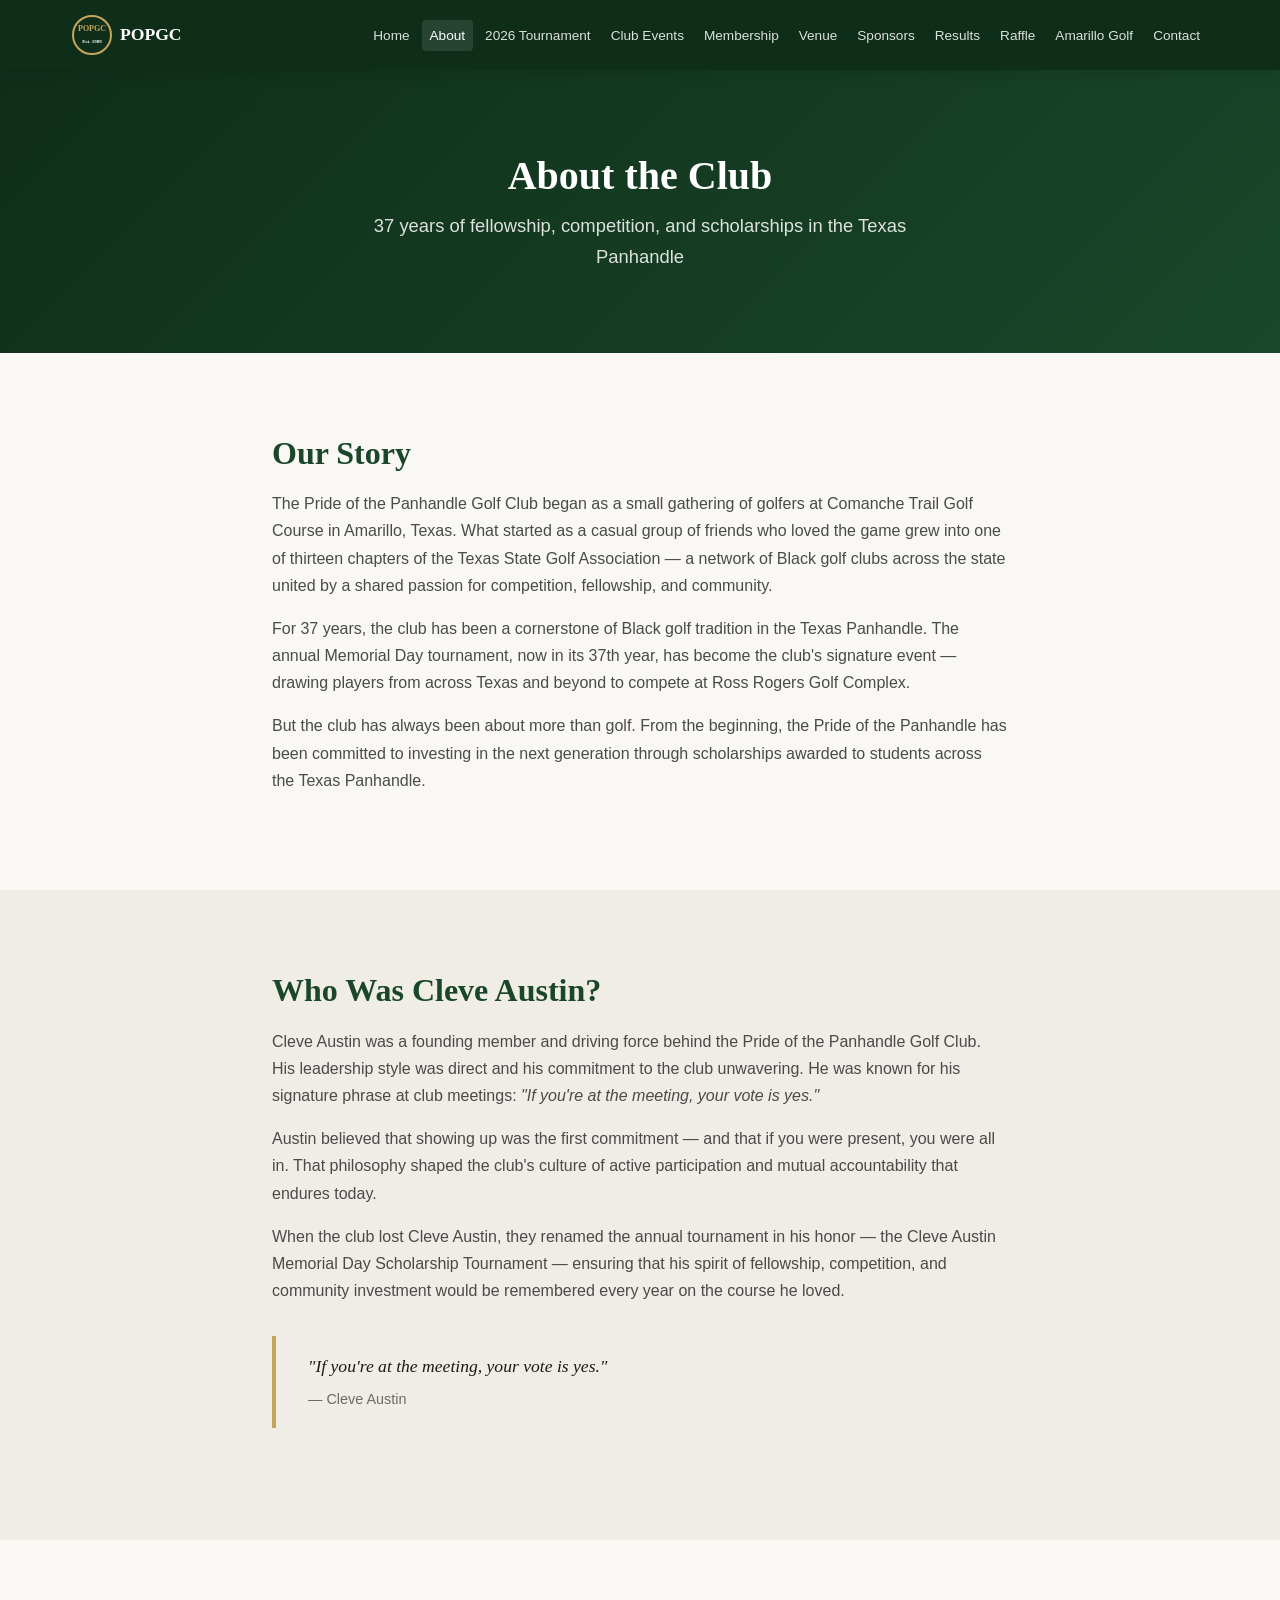
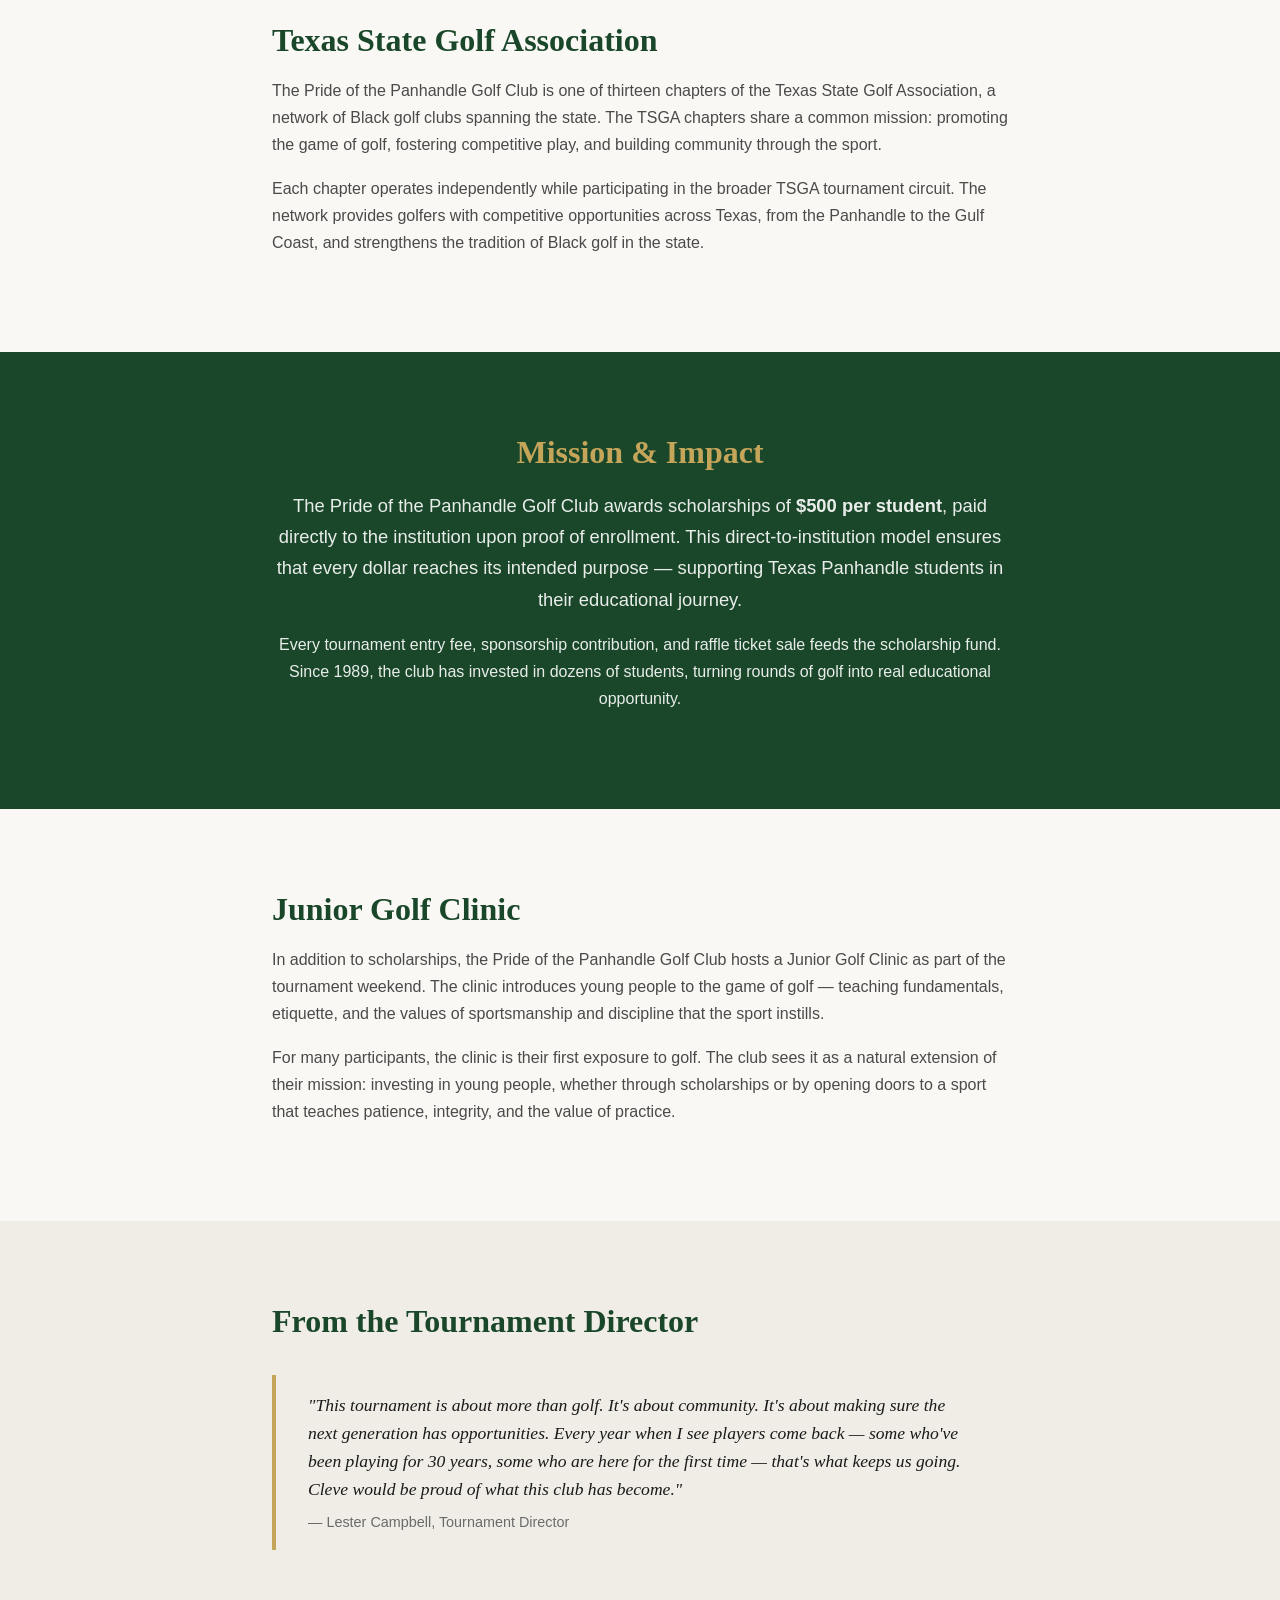
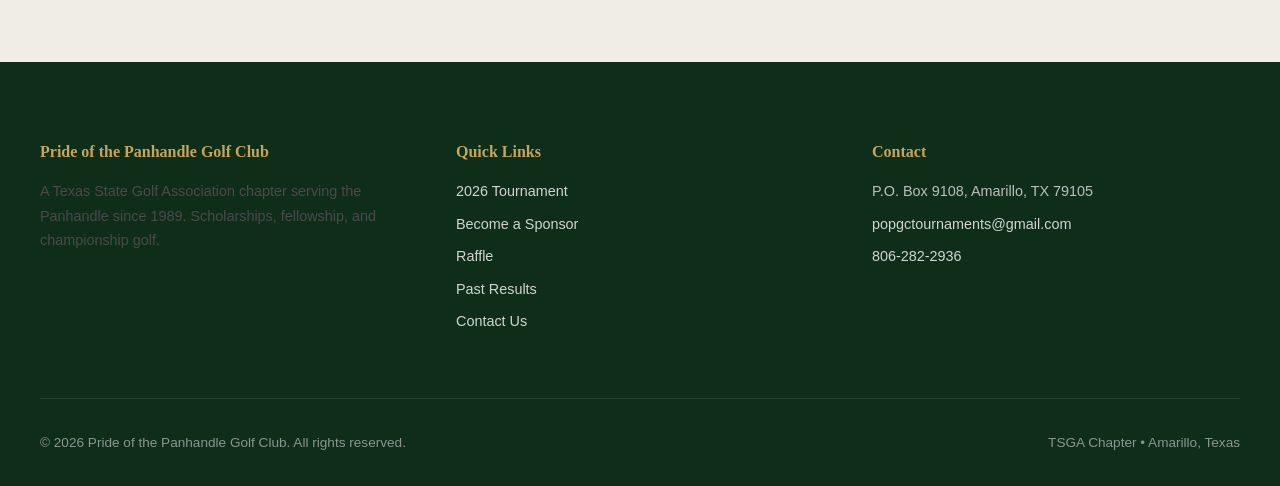
==== pages/about.html @ 59dd3a27 "Build POPGC.org static site — 11 pages for Pride of the Panhandle Golf Club Complete static HTML/CSS" ====
<!DOCTYPE html>
<html lang="en">
<head>
  <meta charset="UTF-8">
  <meta name="viewport" content="width=device-width, initial-scale=1.0">
  <title>About — Pride of the Panhandle Golf Club</title>
  <meta name="description" content="The story of the Pride of the Panhandle Golf Club — from a small gathering at Comanche Trail to 37 years of scholarships, fellowship, and championship golf in the Texas Panhandle.">
  <link rel="stylesheet" href="../css/styles.css">
</head>
<body>

  <!-- Navigation -->
  <nav class="nav" role="navigation" aria-label="Main navigation">
    <div class="nav__inner">
      <a href="../index.html" class="nav__brand">
        <svg class="nav__logo" viewBox="0 0 40 40" fill="none" xmlns="http://www.w3.org/2000/svg">
          <circle cx="20" cy="20" r="19" stroke="#c5a55a" stroke-width="2"/>
          <text x="20" y="16" text-anchor="middle" fill="#c5a55a" font-family="Georgia" font-size="8" font-weight="bold">POPGC</text>
          <text x="20" y="28" text-anchor="middle" fill="#fff" font-family="Georgia" font-size="5">Est. 1989</text>
        </svg>
        POPGC
      </a>
      <button class="nav__toggle" aria-label="Toggle navigation" aria-expanded="false">&#9776;</button>
      <ul class="nav__links">
        <li><a href="../index.html">Home</a></li>
        <li><a href="about.html">About</a></li>
        <li><a href="tournament.html">2026 Tournament</a></li>
        <li><a href="events.html">Club Events</a></li>
        <li><a href="membership.html">Membership</a></li>
        <li><a href="venue.html">Venue</a></li>
        <li><a href="sponsors.html">Sponsors</a></li>
        <li><a href="results.html">Results</a></li>
        <li><a href="raffle.html">Raffle</a></li>
        <li><a href="amarillo-golf.html">Amarillo Golf</a></li>
        <li><a href="contact.html">Contact</a></li>
      </ul>
    </div>
  </nav>

  <!-- Page Header -->
  <section class="page-header">
    <h1>About the Club</h1>
    <p>37 years of fellowship, competition, and scholarships in the Texas Panhandle</p>
  </section>

  <!-- Our Story -->
  <section class="section">
    <div class="container container--narrow">
      <h2>Our Story</h2>
      <p>
        The Pride of the Panhandle Golf Club began as a small gathering of golfers at Comanche Trail Golf Course in Amarillo, Texas. What started as a casual group of friends who loved the game grew into one of thirteen chapters of the Texas State Golf Association — a network of Black golf clubs across the state united by a shared passion for competition, fellowship, and community.
      </p>
      <p>
        For 37 years, the club has been a cornerstone of Black golf tradition in the Texas Panhandle. The annual Memorial Day tournament, now in its 37th year, has become the club's signature event — drawing players from across Texas and beyond to compete at Ross Rogers Golf Complex.
      </p>
      <p>
        But the club has always been about more than golf. From the beginning, the Pride of the Panhandle has been committed to investing in the next generation through scholarships awarded to students across the Texas Panhandle.
      </p>
    </div>
  </section>

  <!-- Cleve Austin -->
  <section class="section section--alt">
    <div class="container container--narrow">
      <h2>Who Was Cleve Austin?</h2>
      <p>
        Cleve Austin was a founding member and driving force behind the Pride of the Panhandle Golf Club. His leadership style was direct and his commitment to the club unwavering. He was known for his signature phrase at club meetings: <em>"If you're at the meeting, your vote is yes."</em>
      </p>
      <p>
        Austin believed that showing up was the first commitment — and that if you were present, you were all in. That philosophy shaped the club's culture of active participation and mutual accountability that endures today.
      </p>
      <p>
        When the club lost Cleve Austin, they renamed the annual tournament in his honor — the Cleve Austin Memorial Day Scholarship Tournament — ensuring that his spirit of fellowship, competition, and community investment would be remembered every year on the course he loved.
      </p>
      <blockquote>
        "If you're at the meeting, your vote is yes."
        <cite>— Cleve Austin</cite>
      </blockquote>
    </div>
  </section>

  <!-- TSGA Chapter -->
  <section class="section">
    <div class="container container--narrow">
      <h2>Texas State Golf Association</h2>
      <p>
        The Pride of the Panhandle Golf Club is one of thirteen chapters of the Texas State Golf Association, a network of Black golf clubs spanning the state. The TSGA chapters share a common mission: promoting the game of golf, fostering competitive play, and building community through the sport.
      </p>
      <p>
        Each chapter operates independently while participating in the broader TSGA tournament circuit. The network provides golfers with competitive opportunities across Texas, from the Panhandle to the Gulf Coast, and strengthens the tradition of Black golf in the state.
      </p>
    </div>
  </section>

  <!-- Mission & Scholarships -->
  <section class="section section--primary">
    <div class="container container--narrow text-center">
      <h2>Mission &amp; Impact</h2>
      <p style="font-size:1.15rem;">
        The Pride of the Panhandle Golf Club awards scholarships of <strong>$500 per student</strong>, paid directly to the institution upon proof of enrollment. This direct-to-institution model ensures that every dollar reaches its intended purpose — supporting Texas Panhandle students in their educational journey.
      </p>
      <p>
        Every tournament entry fee, sponsorship contribution, and raffle ticket sale feeds the scholarship fund. Since 1989, the club has invested in dozens of students, turning rounds of golf into real educational opportunity.
      </p>
    </div>
  </section>

  <!-- Junior Golf Clinic -->
  <section class="section">
    <div class="container container--narrow">
      <h2>Junior Golf Clinic</h2>
      <p>
        In addition to scholarships, the Pride of the Panhandle Golf Club hosts a Junior Golf Clinic as part of the tournament weekend. The clinic introduces young people to the game of golf — teaching fundamentals, etiquette, and the values of sportsmanship and discipline that the sport instills.
      </p>
      <p>
        For many participants, the clinic is their first exposure to golf. The club sees it as a natural extension of their mission: investing in young people, whether through scholarships or by opening doors to a sport that teaches patience, integrity, and the value of practice.
      </p>
    </div>
  </section>

  <!-- Director's Message -->
  <section class="section section--alt">
    <div class="container container--narrow">
      <h2>From the Tournament Director</h2>
      <blockquote>
        "This tournament is about more than golf. It's about community. It's about making sure the next generation has opportunities. Every year when I see players come back — some who've been playing for 30 years, some who are here for the first time — that's what keeps us going. Cleve would be proud of what this club has become."
        <cite>— Lester Campbell, Tournament Director</cite>
      </blockquote>
    </div>
  </section>

  <!-- Footer -->
  <footer class="footer">
    <div class="footer__grid">
      <div>
        <h4>Pride of the Panhandle Golf Club</h4>
        <p style="font-size:0.9rem;">A Texas State Golf Association chapter serving the Panhandle since 1989. Scholarships, fellowship, and championship golf.</p>
      </div>
      <div>
        <h4>Quick Links</h4>
        <ul>
          <li><a href="tournament.html">2026 Tournament</a></li>
          <li><a href="sponsors.html">Become a Sponsor</a></li>
          <li><a href="raffle.html">Raffle</a></li>
          <li><a href="results.html">Past Results</a></li>
          <li><a href="contact.html">Contact Us</a></li>
        </ul>
      </div>
      <div>
        <h4>Contact</h4>
        <ul>
          <li>P.O. Box 9108, Amarillo, TX 79105</li>
          <li><a href="mailto:popgctournaments@gmail.com">popgctournaments@gmail.com</a></li>
          <li><a href="tel:8062822936">806-282-2936</a></li>
        </ul>
      </div>
    </div>
    <div class="footer__bottom">
      <span>&copy; 2026 Pride of the Panhandle Golf Club. All rights reserved.</span>
      <span>TSGA Chapter &bull; Amarillo, Texas</span>
    </div>
  </footer>

  <script src="../js/main.js"></script>
</body>
</html>
---- css/styles.css ----
/* ============================================
   POPGC.org — Pride of the Panhandle Golf Club
   Global Stylesheet
   ============================================ */

/* --- CSS Custom Properties --- */
:root {
  --color-primary: #1a472a;
  --color-primary-light: #245a36;
  --color-primary-dark: #0f2e1a;
  --color-accent: #c5a55a;
  --color-accent-light: #d4ba7a;
  --color-accent-dark: #a88b3d;
  --color-surface: #faf8f4;
  --color-surface-alt: #f0ede6;
  --color-text: #1a1a1a;
  --color-text-light: #4a4a4a;
  --color-text-muted: #6b6b6b;
  --color-white: #ffffff;
  --color-border: #e0ddd6;
  --color-success: #2e7d32;
  --color-error: #c62828;

  --font-heading: Georgia, 'Times New Roman', serif;
  --font-body: -apple-system, BlinkMacSystemFont, 'Segoe UI', Roboto, 'Helvetica Neue', Arial, sans-serif;

  --container-max: 1200px;
  --container-narrow: 800px;
  --spacing-xs: 0.25rem;
  --spacing-sm: 0.5rem;
  --spacing-md: 1rem;
  --spacing-lg: 2rem;
  --spacing-xl: 3rem;
  --spacing-2xl: 5rem;

  --radius-sm: 4px;
  --radius-md: 8px;
  --radius-lg: 12px;

  --shadow-sm: 0 1px 3px rgba(0,0,0,0.08);
  --shadow-md: 0 4px 12px rgba(0,0,0,0.1);
  --shadow-lg: 0 8px 24px rgba(0,0,0,0.12);

  --transition: 0.3s ease;
}

/* --- Reset & Base --- */
*, *::before, *::after {
  box-sizing: border-box;
  margin: 0;
  padding: 0;
}

html {
  scroll-behavior: smooth;
  font-size: 16px;
}

body {
  font-family: var(--font-body);
  color: var(--color-text);
  background-color: var(--color-surface);
  line-height: 1.7;
  -webkit-font-smoothing: antialiased;
}

img {
  max-width: 100%;
  height: auto;
  display: block;
}

a {
  color: var(--color-primary);
  text-decoration: none;
  transition: color var(--transition);
}

a:hover {
  color: var(--color-accent-dark);
}

h1, h2, h3, h4, h5 {
  font-family: var(--font-heading);
  color: var(--color-primary);
  line-height: 1.3;
  font-weight: 700;
}

h1 { font-size: 2.5rem; }
h2 { font-size: 2rem; margin-bottom: var(--spacing-md); }
h3 { font-size: 1.5rem; margin-bottom: var(--spacing-sm); }
h4 { font-size: 1.25rem; }

p {
  margin-bottom: var(--spacing-md);
  color: var(--color-text-light);
}

ul, ol {
  padding-left: var(--spacing-lg);
  margin-bottom: var(--spacing-md);
}

li {
  margin-bottom: var(--spacing-xs);
  color: var(--color-text-light);
}

/* --- Layout --- */
.container {
  max-width: var(--container-max);
  margin: 0 auto;
  padding: 0 var(--spacing-lg);
}

.container--narrow {
  max-width: var(--container-narrow);
}

.section {
  padding: var(--spacing-2xl) 0;
}

.section--alt {
  background-color: var(--color-surface-alt);
}

.section--primary {
  background-color: var(--color-primary);
  color: var(--color-white);
}

.section--primary h2,
.section--primary h3,
.section--primary h4 {
  color: var(--color-accent);
}

.section--primary p,
.section--primary li {
  color: rgba(255,255,255,0.9);
}

/* --- Navigation --- */
.nav {
  background: var(--color-primary-dark);
  position: sticky;
  top: 0;
  z-index: 1000;
  box-shadow: var(--shadow-md);
}

.nav__inner {
  max-width: var(--container-max);
  margin: 0 auto;
  padding: 0 var(--spacing-lg);
  display: flex;
  align-items: center;
  justify-content: space-between;
  height: 70px;
}

.nav__brand {
  display: flex;
  align-items: center;
  gap: var(--spacing-sm);
  color: var(--color-white);
  font-family: var(--font-heading);
  font-size: 1.1rem;
  font-weight: 700;
  text-decoration: none;
  white-space: nowrap;
}

.nav__brand:hover {
  color: var(--color-accent);
}

.nav__logo {
  width: 40px;
  height: 40px;
}

.nav__links {
  display: flex;
  list-style: none;
  gap: var(--spacing-xs);
  padding: 0;
  margin: 0;
  flex-wrap: wrap;
  justify-content: flex-end;
}

.nav__links li {
  margin: 0;
}

.nav__links a {
  color: rgba(255,255,255,0.85);
  padding: var(--spacing-sm) var(--spacing-sm);
  border-radius: var(--radius-sm);
  font-size: 0.85rem;
  font-weight: 500;
  transition: all var(--transition);
  text-decoration: none;
  white-space: nowrap;
}

.nav__links a:hover,
.nav__links a.active {
  color: var(--color-white);
  background: rgba(255,255,255,0.1);
}

.nav__toggle {
  display: none;
  background: none;
  border: none;
  color: var(--color-white);
  font-size: 1.5rem;
  cursor: pointer;
  padding: var(--spacing-sm);
}

/* --- Hero --- */
.hero {
  background: linear-gradient(135deg, var(--color-primary-dark) 0%, var(--color-primary) 50%, var(--color-primary-light) 100%);
  color: var(--color-white);
  text-align: center;
  padding: var(--spacing-2xl) var(--spacing-lg);
  position: relative;
  overflow: hidden;
  min-height: 500px;
  display: flex;
  align-items: center;
  justify-content: center;
}

.hero::before {
  content: '';
  position: absolute;
  top: 0;
  left: 0;
  right: 0;
  bottom: 0;
  background: url('data:image/svg+xml,<svg xmlns="http://www.w3.org/2000/svg" viewBox="0 0 100 100"><circle cx="50" cy="50" r="2" fill="rgba(197,165,90,0.08)"/></svg>') repeat;
  background-size: 30px 30px;
}

.hero__content {
  position: relative;
  z-index: 1;
  max-width: 800px;
}

.hero__subtitle {
  font-family: var(--font-body);
  font-size: 0.95rem;
  text-transform: uppercase;
  letter-spacing: 3px;
  color: var(--color-accent);
  margin-bottom: var(--spacing-md);
  font-weight: 600;
}

.hero h1 {
  color: var(--color-white);
  font-size: 3rem;
  margin-bottom: var(--spacing-md);
}

.hero__tagline {
  font-size: 1.2rem;
  color: rgba(255,255,255,0.9);
  margin-bottom: var(--spacing-lg);
  font-style: italic;
  font-family: var(--font-heading);
}

.hero__dates {
  font-size: 1.3rem;
  color: var(--color-accent);
  font-weight: 700;
  margin-bottom: var(--spacing-lg);
  font-family: var(--font-heading);
}

/* --- Countdown Timer --- */
.countdown {
  display: flex;
  justify-content: center;
  gap: var(--spacing-lg);
  margin-bottom: var(--spacing-xl);
}

.countdown__unit {
  text-align: center;
}

.countdown__number {
  display: block;
  font-size: 2.5rem;
  font-weight: 700;
  font-family: var(--font-heading);
  color: var(--color-accent);
  line-height: 1;
}

.countdown__label {
  font-size: 0.75rem;
  text-transform: uppercase;
  letter-spacing: 2px;
  color: rgba(255,255,255,0.7);
  margin-top: var(--spacing-xs);
}

/* --- Buttons --- */
.btn {
  display: inline-block;
  padding: 14px 32px;
  border-radius: var(--radius-sm);
  font-weight: 600;
  font-size: 0.95rem;
  text-decoration: none;
  text-align: center;
  transition: all var(--transition);
  cursor: pointer;
  border: 2px solid transparent;
  font-family: var(--font-body);
}

.btn--primary {
  background: var(--color-accent);
  color: var(--color-primary-dark);
  border-color: var(--color-accent);
}

.btn--primary:hover {
  background: var(--color-accent-dark);
  border-color: var(--color-accent-dark);
  color: var(--color-white);
}

.btn--outline {
  background: transparent;
  color: var(--color-white);
  border-color: var(--color-accent);
}

.btn--outline:hover {
  background: var(--color-accent);
  color: var(--color-primary-dark);
}

.btn--outline-dark {
  background: transparent;
  color: var(--color-primary);
  border-color: var(--color-primary);
}

.btn--outline-dark:hover {
  background: var(--color-primary);
  color: var(--color-white);
}

.btn-group {
  display: flex;
  gap: var(--spacing-md);
  justify-content: center;
  flex-wrap: wrap;
}

/* --- Cards --- */
.card {
  background: var(--color-white);
  border-radius: var(--radius-md);
  padding: var(--spacing-xl);
  box-shadow: var(--shadow-sm);
  border: 1px solid var(--color-border);
  transition: box-shadow var(--transition);
}

.card:hover {
  box-shadow: var(--shadow-md);
}

.card__icon {
  font-size: 2rem;
  margin-bottom: var(--spacing-md);
}

.card h3 {
  color: var(--color-primary);
}

.grid {
  display: grid;
  gap: var(--spacing-lg);
}

.grid--2 { grid-template-columns: repeat(2, 1fr); }
.grid--3 { grid-template-columns: repeat(3, 1fr); }
.grid--4 { grid-template-columns: repeat(4, 1fr); }

/* --- Page Header (for inner pages) --- */
.page-header {
  background: linear-gradient(135deg, var(--color-primary-dark), var(--color-primary));
  color: var(--color-white);
  padding: var(--spacing-2xl) var(--spacing-lg);
  text-align: center;
}

.page-header h1 {
  color: var(--color-white);
  margin-bottom: var(--spacing-sm);
}

.page-header p {
  color: rgba(255,255,255,0.85);
  font-size: 1.15rem;
  max-width: 600px;
  margin: 0 auto;
}

/* --- Tables --- */
.table-wrap {
  overflow-x: auto;
  margin-bottom: var(--spacing-lg);
}

table {
  width: 100%;
  border-collapse: collapse;
  background: var(--color-white);
  border-radius: var(--radius-md);
  overflow: hidden;
  box-shadow: var(--shadow-sm);
}

thead {
  background: var(--color-primary);
  color: var(--color-white);
}

th {
  padding: var(--spacing-md) var(--spacing-md);
  text-align: left;
  font-weight: 600;
  font-size: 0.9rem;
}

td {
  padding: var(--spacing-md);
  border-bottom: 1px solid var(--color-border);
  font-size: 0.95rem;
  color: var(--color-text-light);
}

tbody tr:last-child td {
  border-bottom: none;
}

tbody tr:hover {
  background: var(--color-surface);
}

/* --- Accordion / Collapsible --- */
.accordion {
  margin-bottom: var(--spacing-md);
  border: 1px solid var(--color-border);
  border-radius: var(--radius-md);
  overflow: hidden;
  background: var(--color-white);
}

.accordion__header {
  width: 100%;
  display: flex;
  justify-content: space-between;
  align-items: center;
  padding: var(--spacing-md) var(--spacing-lg);
  background: var(--color-white);
  border: none;
  cursor: pointer;
  font-family: var(--font-heading);
  font-size: 1.15rem;
  color: var(--color-primary);
  font-weight: 700;
  text-align: left;
  transition: background var(--transition);
}

.accordion__header:hover {
  background: var(--color-surface);
}

.accordion__icon {
  font-size: 1.2rem;
  transition: transform var(--transition);
  color: var(--color-accent);
}

.accordion.active .accordion__icon {
  transform: rotate(180deg);
}

.accordion__body {
  max-height: 0;
  overflow: hidden;
  transition: max-height 0.4s ease;
}

.accordion.active .accordion__body {
  max-height: 2000px;
}

.accordion__content {
  padding: 0 var(--spacing-lg) var(--spacing-lg);
}

/* --- Blockquotes --- */
blockquote {
  border-left: 4px solid var(--color-accent);
  padding: var(--spacing-md) var(--spacing-lg);
  margin: var(--spacing-lg) 0;
  background: var(--color-surface-alt);
  border-radius: 0 var(--radius-md) var(--radius-md) 0;
  font-style: italic;
  font-family: var(--font-heading);
  color: var(--color-text);
  font-size: 1.1rem;
  line-height: 1.6;
}

blockquote cite {
  display: block;
  margin-top: var(--spacing-sm);
  font-style: normal;
  font-size: 0.9rem;
  color: var(--color-text-muted);
  font-family: var(--font-body);
}

/* --- Footer --- */
.footer {
  background: var(--color-primary-dark);
  color: rgba(255,255,255,0.8);
  padding: var(--spacing-2xl) var(--spacing-lg) var(--spacing-lg);
}

.footer__grid {
  max-width: var(--container-max);
  margin: 0 auto;
  display: grid;
  grid-template-columns: repeat(3, 1fr);
  gap: var(--spacing-xl);
  margin-bottom: var(--spacing-xl);
}

.footer h4 {
  color: var(--color-accent);
  font-size: 1rem;
  margin-bottom: var(--spacing-md);
}

.footer a {
  color: rgba(255,255,255,0.8);
  transition: color var(--transition);
}

.footer a:hover {
  color: var(--color-accent);
}

.footer ul {
  list-style: none;
  padding: 0;
}

.footer li {
  margin-bottom: var(--spacing-sm);
  color: rgba(255,255,255,0.7);
  font-size: 0.9rem;
}

.footer__bottom {
  max-width: var(--container-max);
  margin: 0 auto;
  padding-top: var(--spacing-lg);
  border-top: 1px solid rgba(255,255,255,0.1);
  display: flex;
  justify-content: space-between;
  align-items: center;
  font-size: 0.85rem;
  color: rgba(255,255,255,0.5);
  flex-wrap: wrap;
  gap: var(--spacing-md);
}

/* --- Sponsor Tiers --- */
.sponsor-tier {
  margin-bottom: var(--spacing-xl);
}

.sponsor-tier__title {
  font-family: var(--font-heading);
  color: var(--color-primary);
  font-size: 1.3rem;
  margin-bottom: var(--spacing-md);
  padding-bottom: var(--spacing-sm);
  border-bottom: 2px solid var(--color-accent);
  display: inline-block;
}

.sponsor-list {
  display: flex;
  flex-wrap: wrap;
  gap: var(--spacing-lg);
  align-items: center;
}

.sponsor-item {
  background: var(--color-white);
  padding: var(--spacing-lg);
  border-radius: var(--radius-md);
  box-shadow: var(--shadow-sm);
  border: 1px solid var(--color-border);
  text-align: center;
  min-width: 200px;
}

.sponsor-item h4 {
  color: var(--color-primary);
  margin-bottom: var(--spacing-xs);
}

.sponsor-item p {
  font-size: 0.85rem;
  color: var(--color-text-muted);
  margin: 0;
}

/* --- Highlight / Callout box --- */
.callout {
  background: linear-gradient(135deg, var(--color-primary), var(--color-primary-light));
  color: var(--color-white);
  padding: var(--spacing-xl);
  border-radius: var(--radius-lg);
  margin: var(--spacing-lg) 0;
  text-align: center;
}

.callout h3 {
  color: var(--color-accent);
  margin-bottom: var(--spacing-sm);
}

.callout p {
  color: rgba(255,255,255,0.9);
  font-size: 1.05rem;
}

/* --- Timeline / Schedule --- */
.schedule {
  position: relative;
}

.schedule-day {
  margin-bottom: var(--spacing-xl);
}

.schedule-day__title {
  font-family: var(--font-heading);
  font-size: 1.3rem;
  color: var(--color-primary);
  margin-bottom: var(--spacing-md);
  padding-left: var(--spacing-md);
  border-left: 4px solid var(--color-accent);
}

.schedule-day__items {
  padding-left: var(--spacing-lg);
}

.schedule-item {
  padding: var(--spacing-md) 0;
  border-bottom: 1px solid var(--color-border);
}

.schedule-item:last-child {
  border-bottom: none;
}

.schedule-item__time {
  font-weight: 700;
  color: var(--color-primary);
  font-size: 0.9rem;
}

.schedule-item__desc {
  color: var(--color-text-light);
}

/* --- Utility classes --- */
.text-center { text-align: center; }
.text-accent { color: var(--color-accent); }
.text-primary { color: var(--color-primary); }
.text-muted { color: var(--color-text-muted); }
.mb-0 { margin-bottom: 0; }
.mb-sm { margin-bottom: var(--spacing-sm); }
.mb-md { margin-bottom: var(--spacing-md); }
.mb-lg { margin-bottom: var(--spacing-lg); }
.mb-xl { margin-bottom: var(--spacing-xl); }
.mt-lg { margin-top: var(--spacing-lg); }
.mt-xl { margin-top: var(--spacing-xl); }

/* --- Badge / Tag --- */
.badge {
  display: inline-block;
  padding: 4px 12px;
  border-radius: 20px;
  font-size: 0.75rem;
  font-weight: 600;
  text-transform: uppercase;
  letter-spacing: 1px;
}

.badge--accent {
  background: var(--color-accent);
  color: var(--color-primary-dark);
}

.badge--outline {
  border: 1px solid var(--color-accent);
  color: var(--color-accent);
}

.badge--tentative {
  background: #fff3cd;
  color: #856404;
}

/* --- Responsive --- */
@media (max-width: 968px) {
  .nav__links {
    display: none;
    position: absolute;
    top: 70px;
    left: 0;
    right: 0;
    background: var(--color-primary-dark);
    flex-direction: column;
    padding: var(--spacing-md);
    box-shadow: var(--shadow-lg);
  }

  .nav__links.active {
    display: flex;
  }

  .nav__links a {
    padding: var(--spacing-md);
    font-size: 1rem;
  }

  .nav__toggle {
    display: block;
  }

  .hero h1 { font-size: 2.2rem; }
  .countdown__number { font-size: 2rem; }

  .grid--2, .grid--3, .grid--4 {
    grid-template-columns: 1fr;
  }

  .footer__grid {
    grid-template-columns: 1fr;
  }

  .footer__bottom {
    flex-direction: column;
    text-align: center;
  }

  h1 { font-size: 2rem; }
  h2 { font-size: 1.6rem; }
}

@media (max-width: 600px) {
  .hero { min-height: 400px; padding: var(--spacing-xl) var(--spacing-md); }
  .hero h1 { font-size: 1.8rem; }
  .hero__tagline { font-size: 1rem; }
  .countdown { gap: var(--spacing-md); }
  .countdown__number { font-size: 1.5rem; }
  .countdown__label { font-size: 0.65rem; }
  .section { padding: var(--spacing-xl) 0; }
  .container { padding: 0 var(--spacing-md); }
  .btn { padding: 12px 24px; font-size: 0.9rem; }
  .btn-group { flex-direction: column; align-items: center; }
}
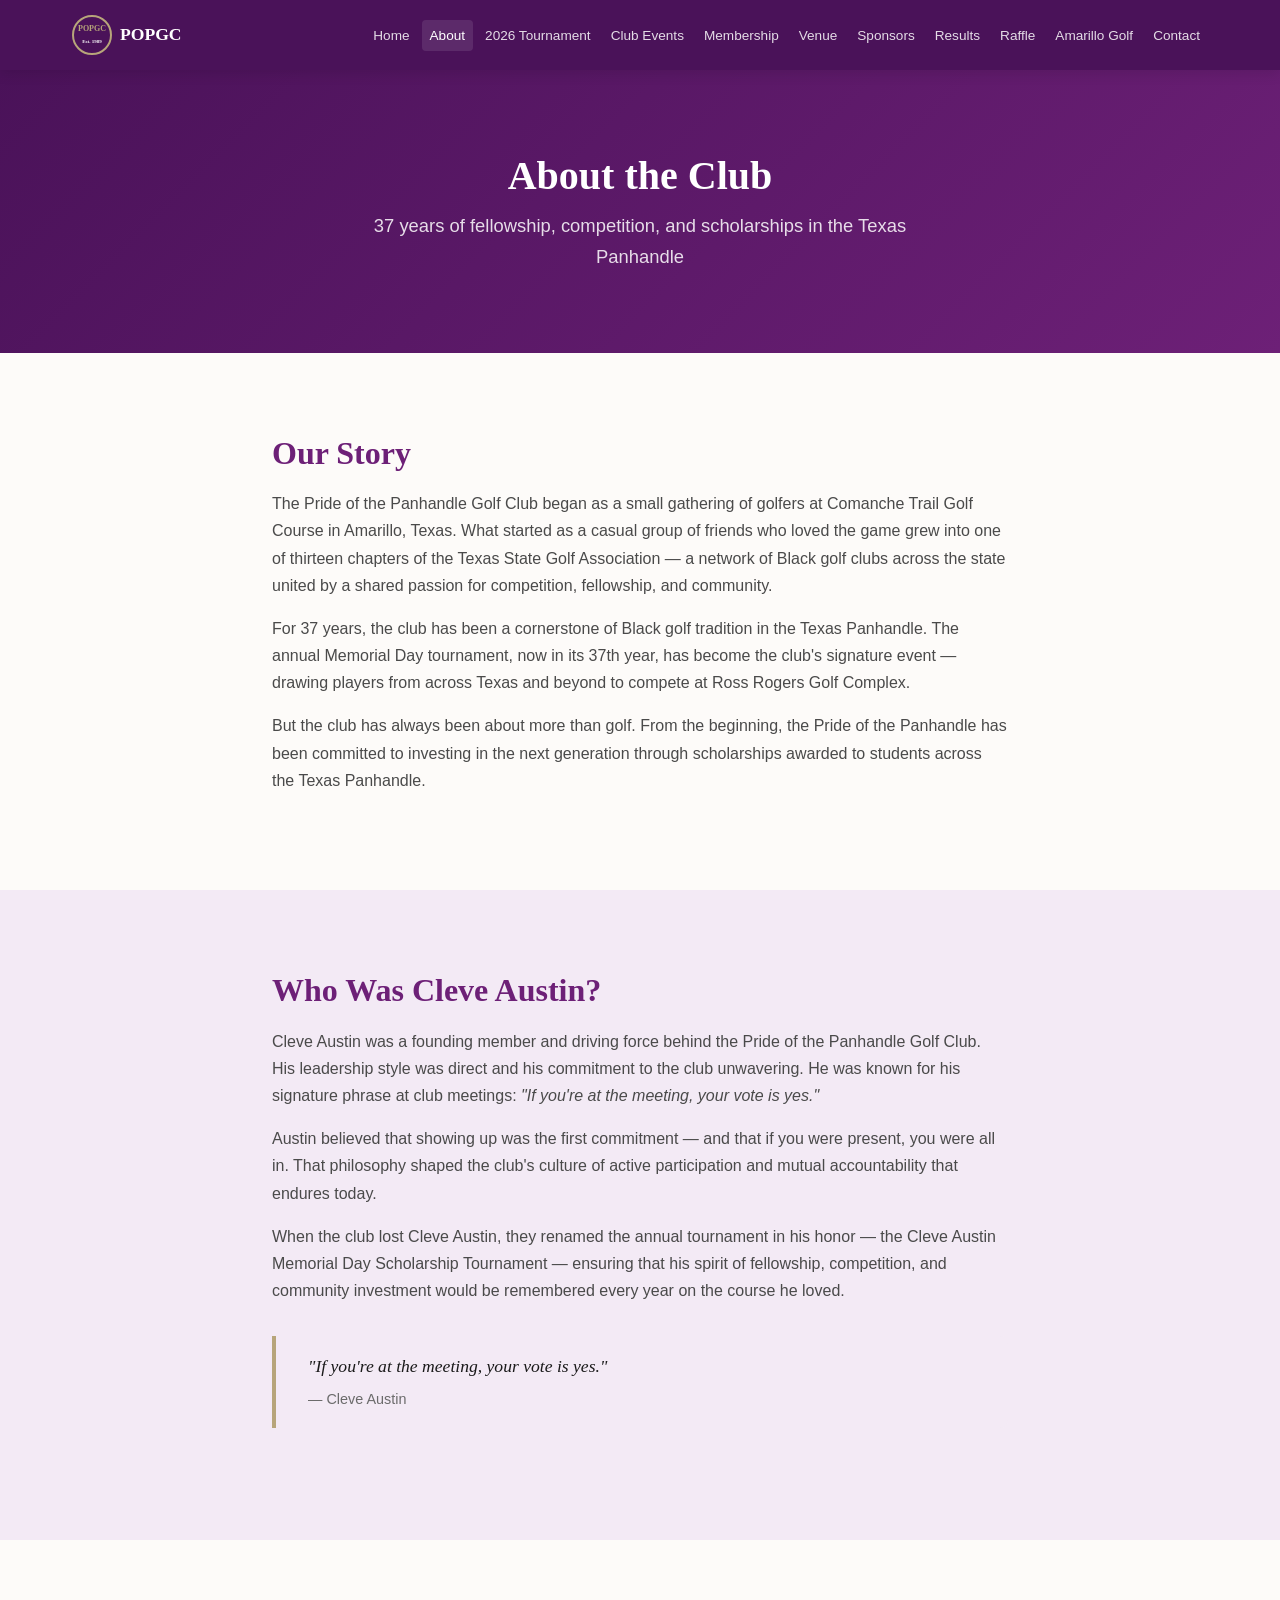
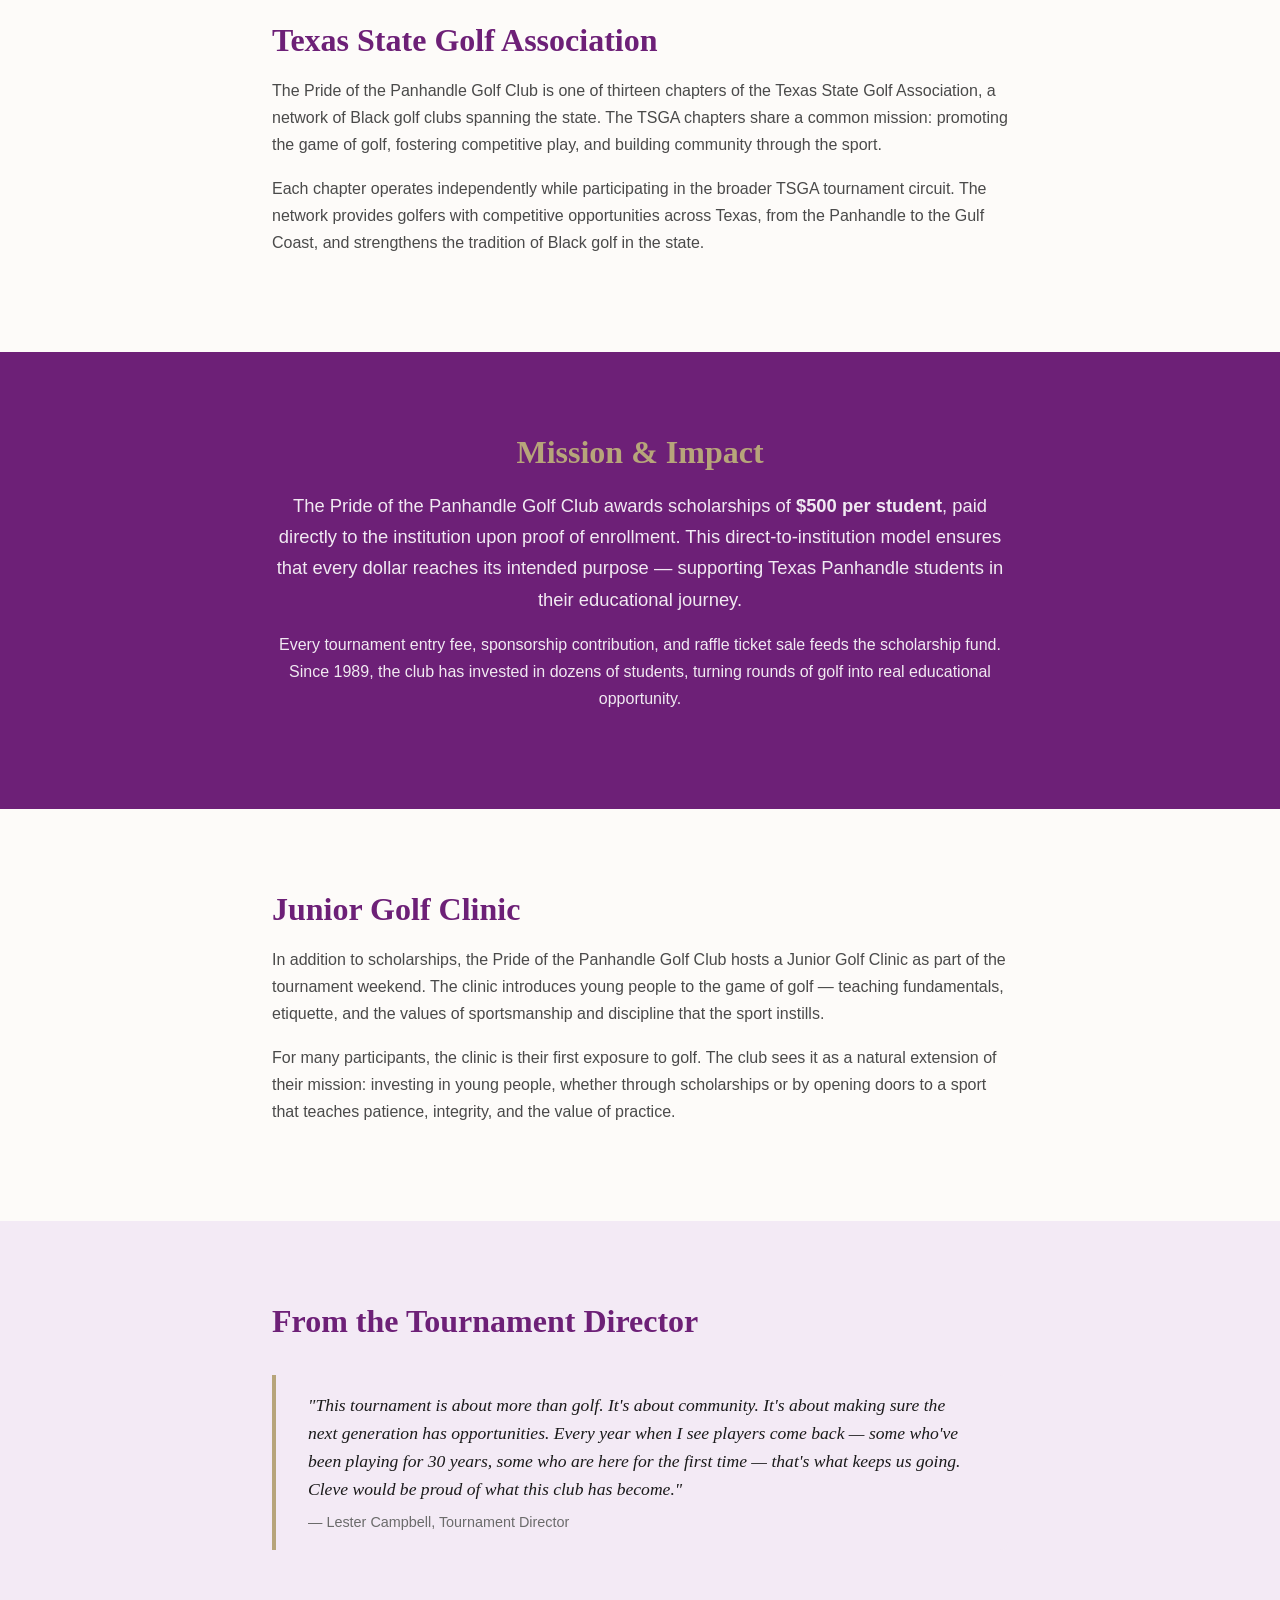
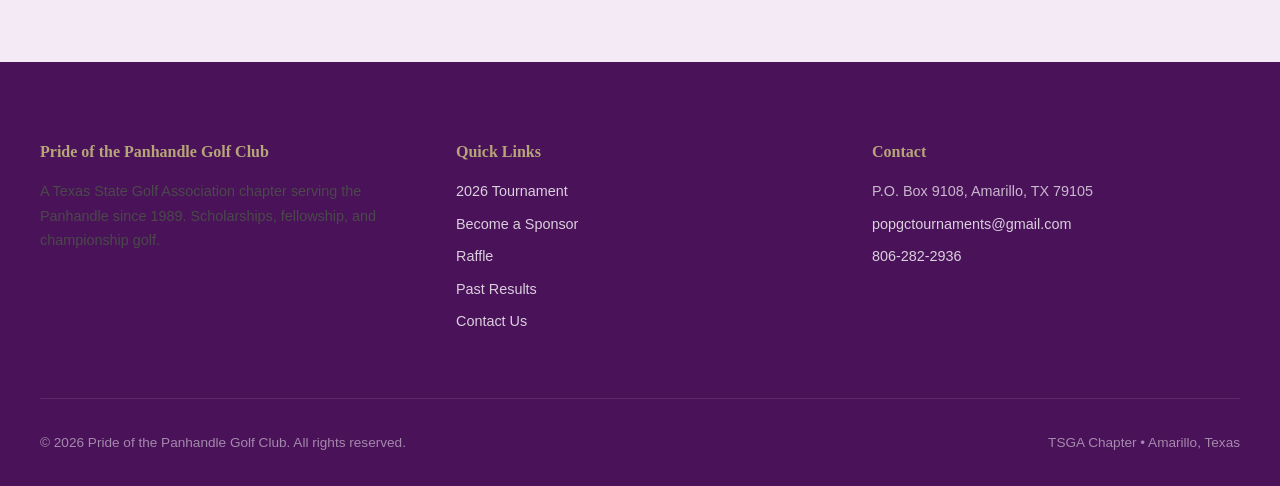
==== commit 16984a69: "Rebrand color palette from green/gold to purple/gold (Omega Psi Phi inspired) Updated CSS custom pro" ====
--- a/pages/about.html
+++ b/pages/about.html
@@ -14,8 +14,8 @@
     <div class="nav__inner">
       <a href="../index.html" class="nav__brand">
         <svg class="nav__logo" viewBox="0 0 40 40" fill="none" xmlns="http://www.w3.org/2000/svg">
-          <circle cx="20" cy="20" r="19" stroke="#c5a55a" stroke-width="2"/>
-          <text x="20" y="16" text-anchor="middle" fill="#c5a55a" font-family="Georgia" font-size="8" font-weight="bold">POPGC</text>
+          <circle cx="20" cy="20" r="19" stroke="#B7A57A" stroke-width="2"/>
+          <text x="20" y="16" text-anchor="middle" fill="#B7A57A" font-family="Georgia" font-size="8" font-weight="bold">POPGC</text>
           <text x="20" y="28" text-anchor="middle" fill="#fff" font-family="Georgia" font-size="5">Est. 1989</text>
         </svg>
         POPGC
--- a/css/styles.css
+++ b/css/styles.css
@@ -5,20 +5,20 @@
 
 /* --- CSS Custom Properties --- */
 :root {
-  --color-primary: #1a472a;
-  --color-primary-light: #245a36;
-  --color-primary-dark: #0f2e1a;
-  --color-accent: #c5a55a;
-  --color-accent-light: #d4ba7a;
-  --color-accent-dark: #a88b3d;
-  --color-surface: #faf8f4;
-  --color-surface-alt: #f0ede6;
+  --color-primary: #6D2077;
+  --color-primary-light: #8A3D96;
+  --color-primary-dark: #4A1259;
+  --color-accent: #B7A57A;
+  --color-accent-light: #D4C9A8;
+  --color-accent-dark: #9A8B5E;
+  --color-surface: #FDFBF9;
+  --color-surface-alt: #F3EAF5;
   --color-text: #1a1a1a;
   --color-text-light: #4a4a4a;
   --color-text-muted: #6b6b6b;
   --color-white: #ffffff;
   --color-border: #e0ddd6;
-  --color-success: #2e7d32;
+  --color-success: #2e7d32;  /* Keeping green for success states — semantic, not brand */
   --color-error: #c62828;
 
   --font-heading: Georgia, 'Times New Roman', serif;
@@ -244,7 +244,7 @@
   left: 0;
   right: 0;
   bottom: 0;
-  background: url('data:image/svg+xml,<svg xmlns="http://www.w3.org/2000/svg" viewBox="0 0 100 100"><circle cx="50" cy="50" r="2" fill="rgba(197,165,90,0.08)"/></svg>') repeat;
+  background: url('data:image/svg+xml,<svg xmlns="http://www.w3.org/2000/svg" viewBox="0 0 100 100"><circle cx="50" cy="50" r="2" fill="rgba(109,32,119,0.08)"/></svg>') repeat;
   background-size: 30px 30px;
 }
 
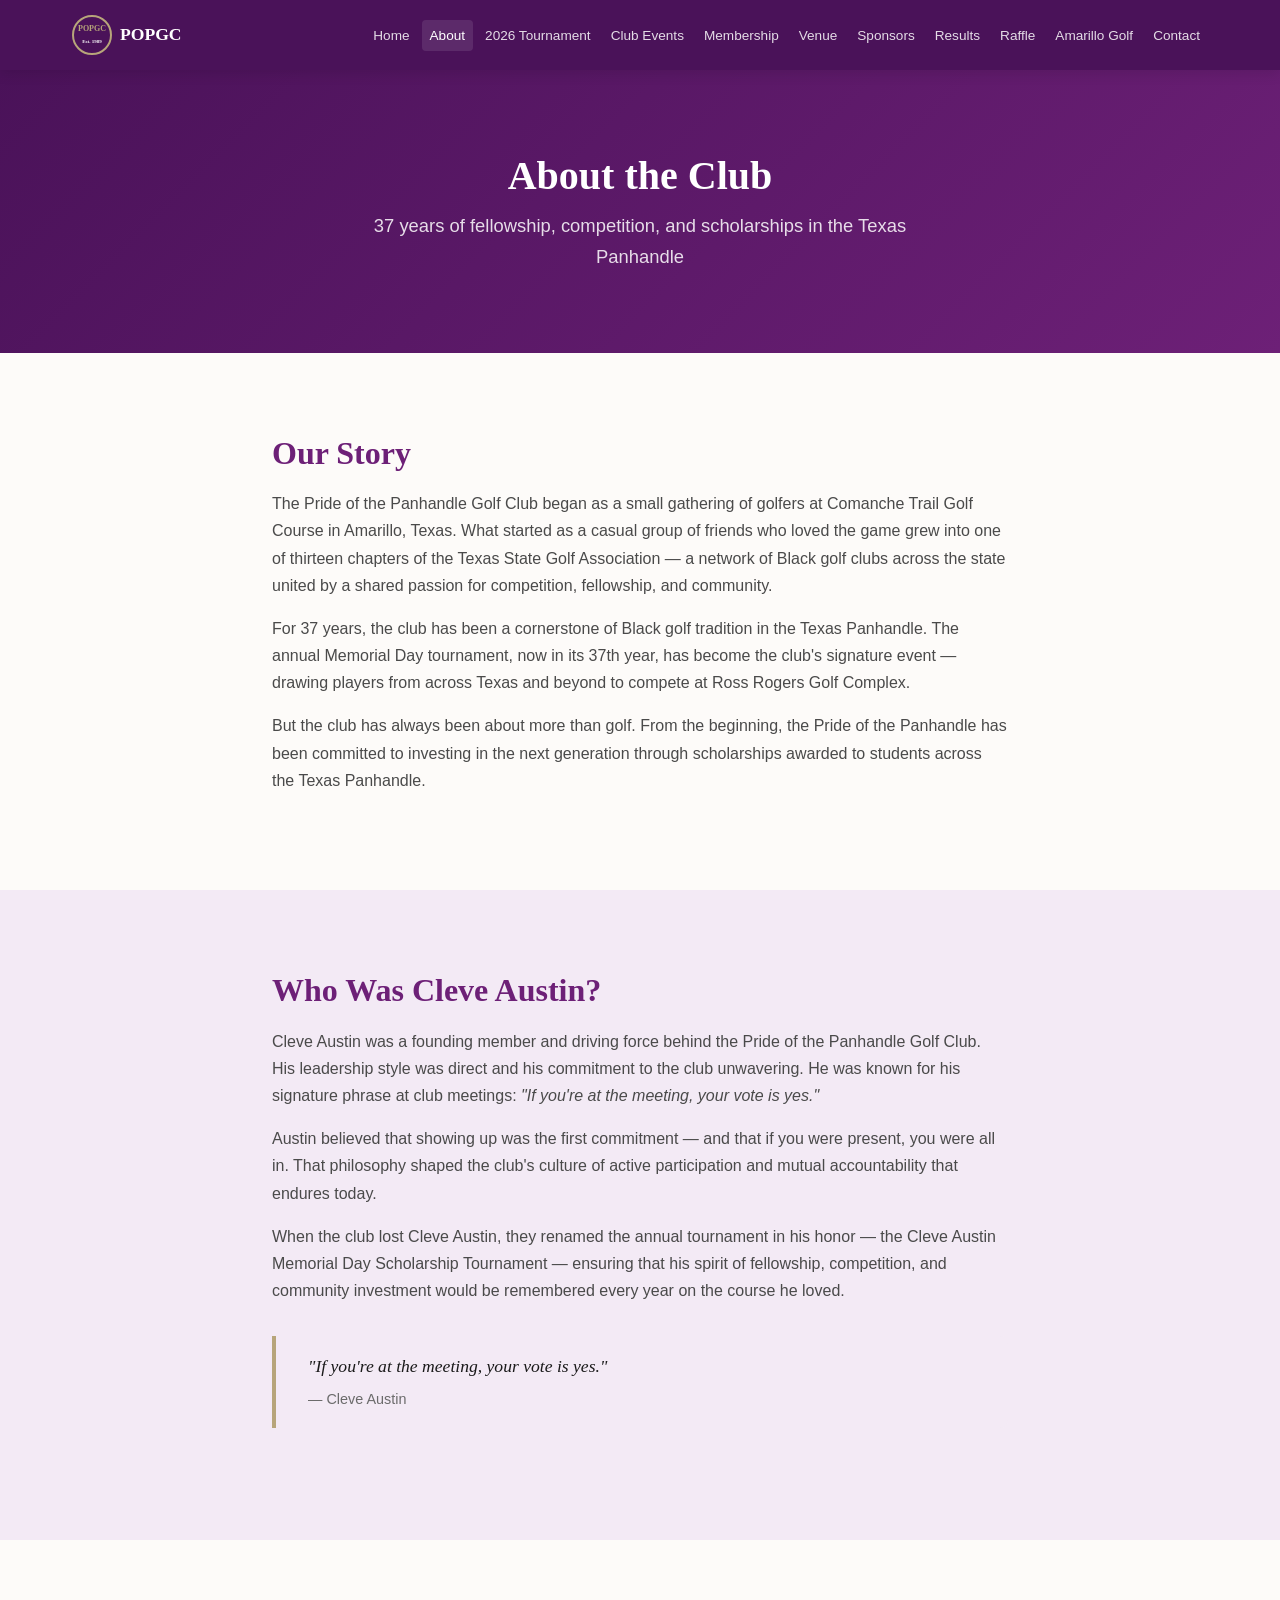
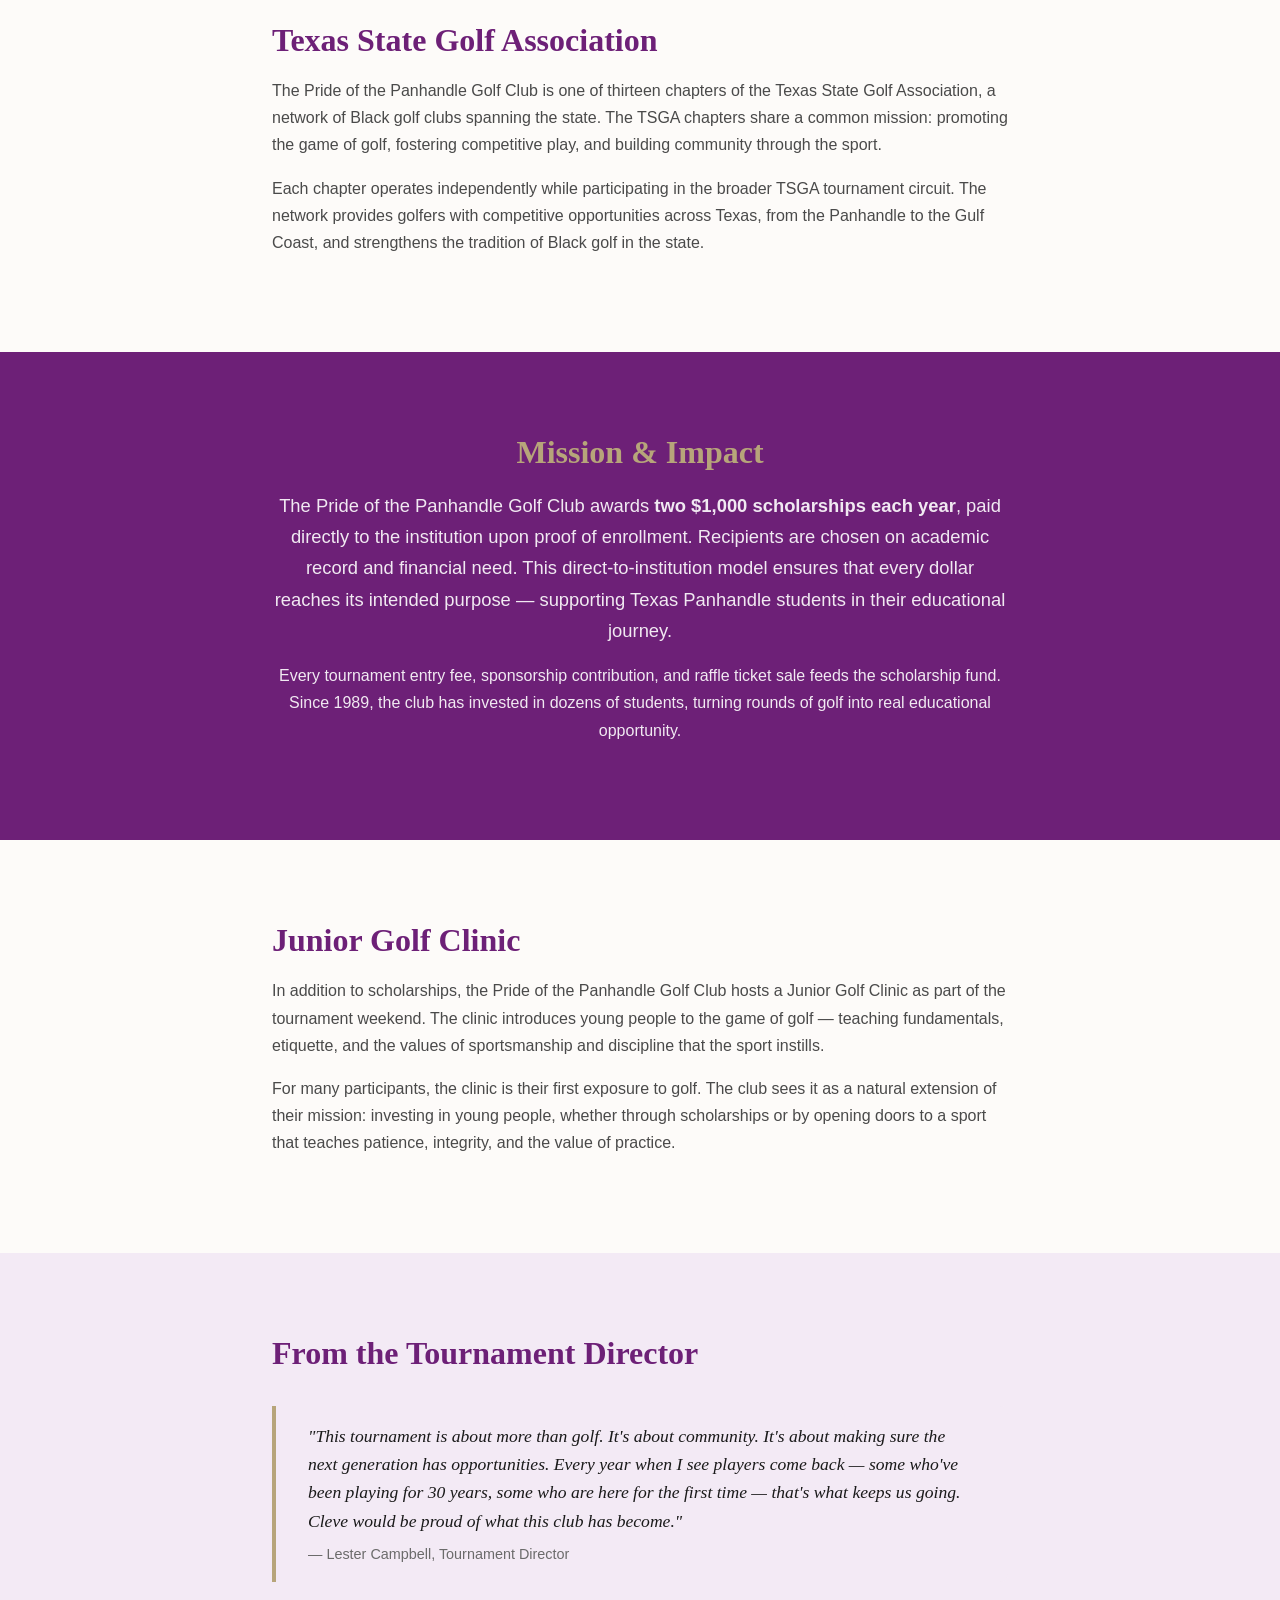
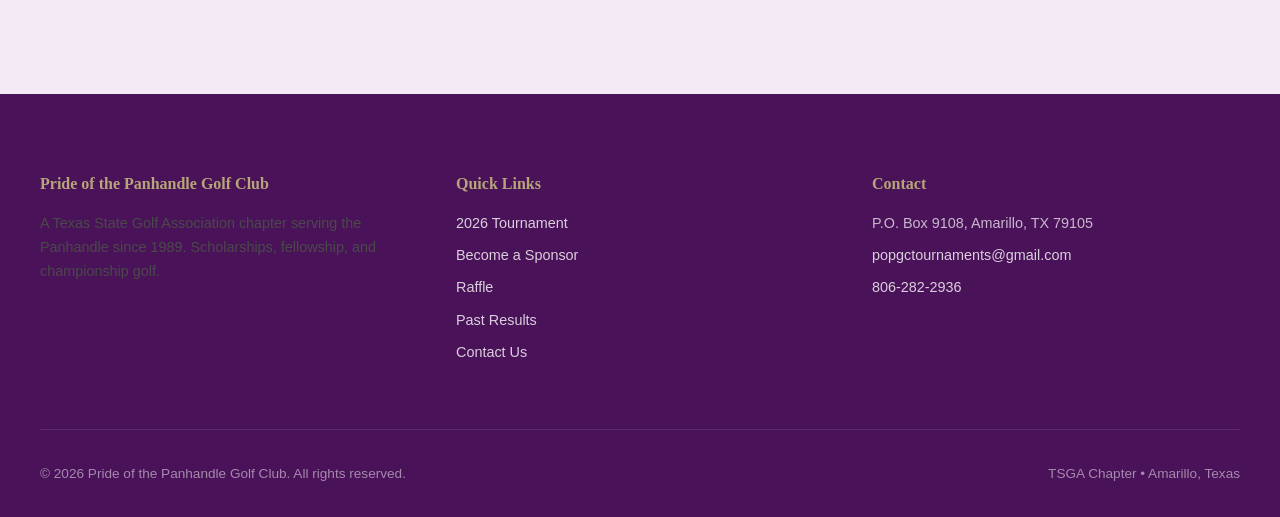
==== commit 7c79f6bd: "Events: Ryder Cup fee, Oct 9 deadline, 48-hour policy; About: two $1,000 scholarships" ====
--- a/pages/about.html
+++ b/pages/about.html
@@ -97,7 +97,7 @@
     <div class="container container--narrow text-center">
       <h2>Mission &amp; Impact</h2>
       <p style="font-size:1.15rem;">
-        The Pride of the Panhandle Golf Club awards scholarships of <strong>$500 per student</strong>, paid directly to the institution upon proof of enrollment. This direct-to-institution model ensures that every dollar reaches its intended purpose — supporting Texas Panhandle students in their educational journey.
+        The Pride of the Panhandle Golf Club awards <strong>two $1,000 scholarships each year</strong>, paid directly to the institution upon proof of enrollment. Recipients are chosen on academic record and financial need. This direct-to-institution model ensures that every dollar reaches its intended purpose — supporting Texas Panhandle students in their educational journey.
       </p>
       <p>
         Every tournament entry fee, sponsorship contribution, and raffle ticket sale feeds the scholarship fund. Since 1989, the club has invested in dozens of students, turning rounds of golf into real educational opportunity.
--- a/css/styles.css
+++ b/css/styles.css
@@ -742,7 +742,7 @@
 }
 
 /* --- Responsive --- */
-@media (max-width: 968px) {
+@media (max-width: 1100px) {
   .nav__links {
     display: none;
     position: absolute;
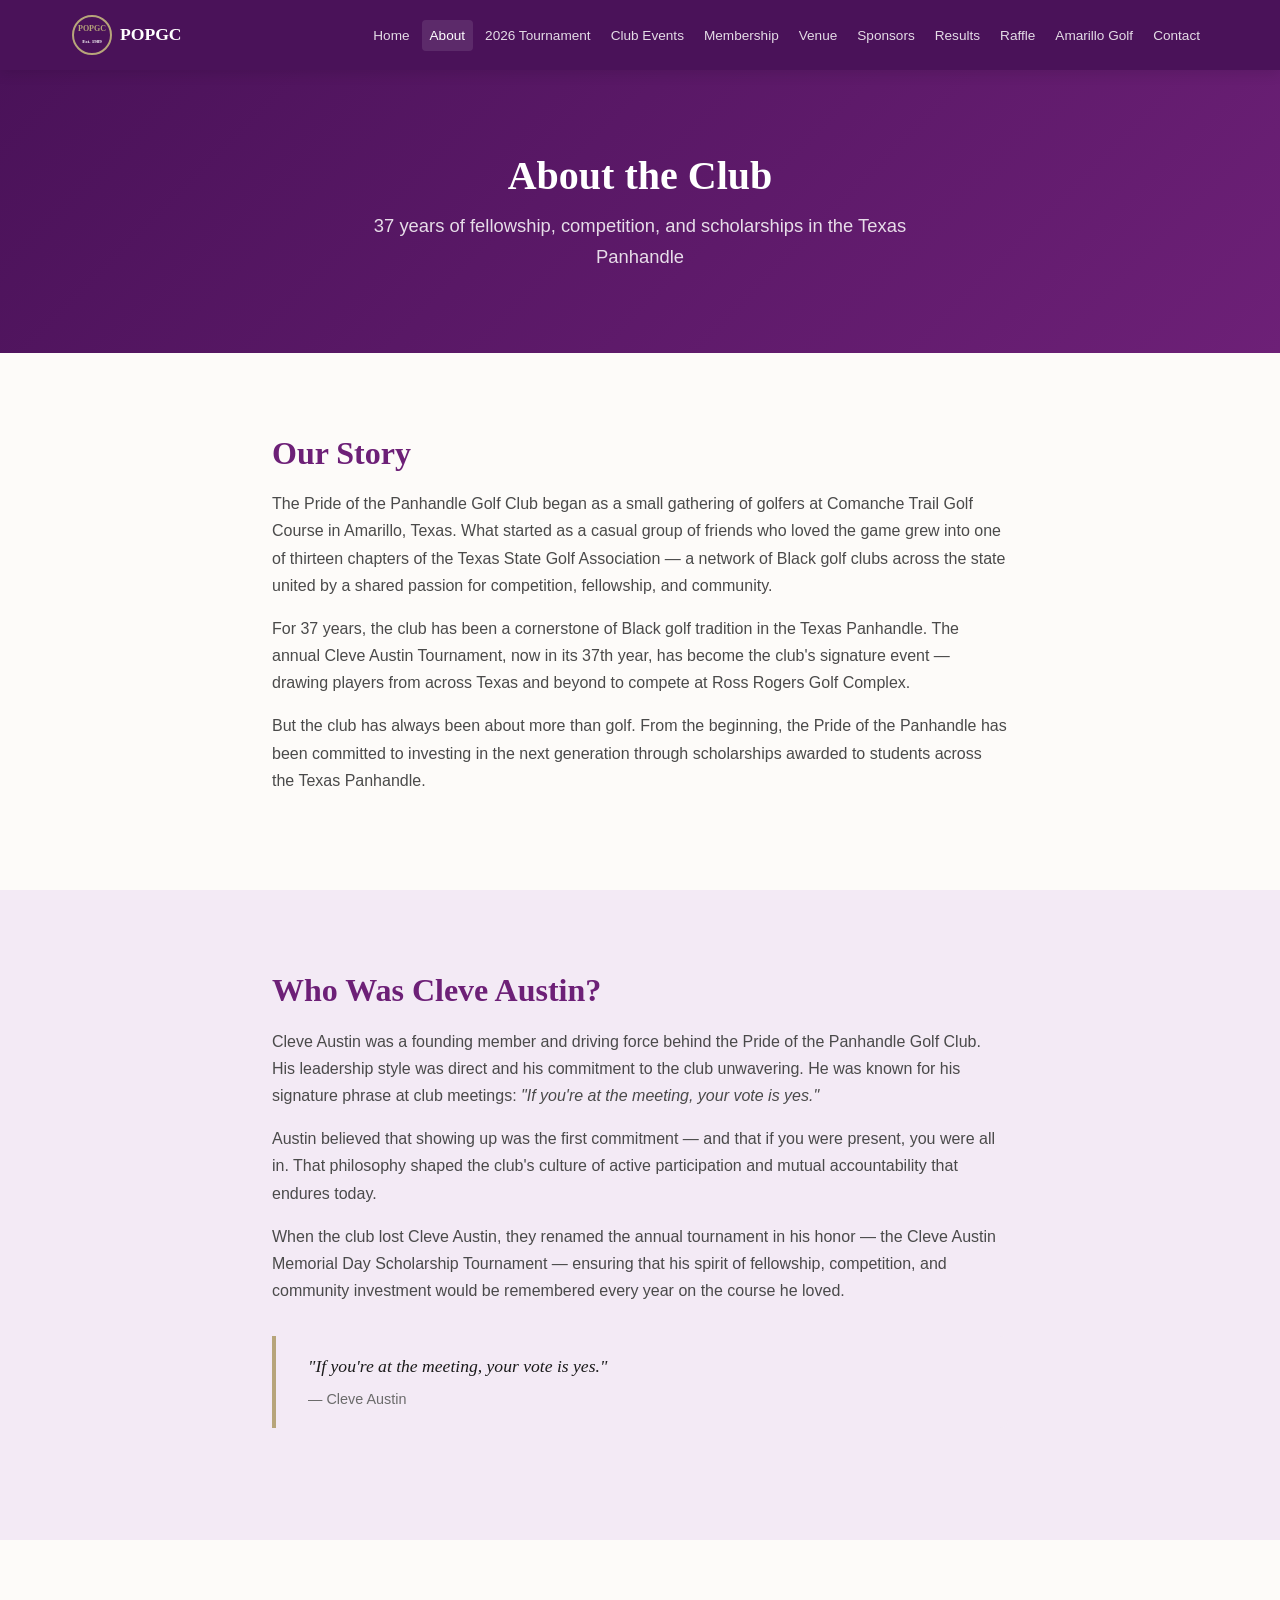
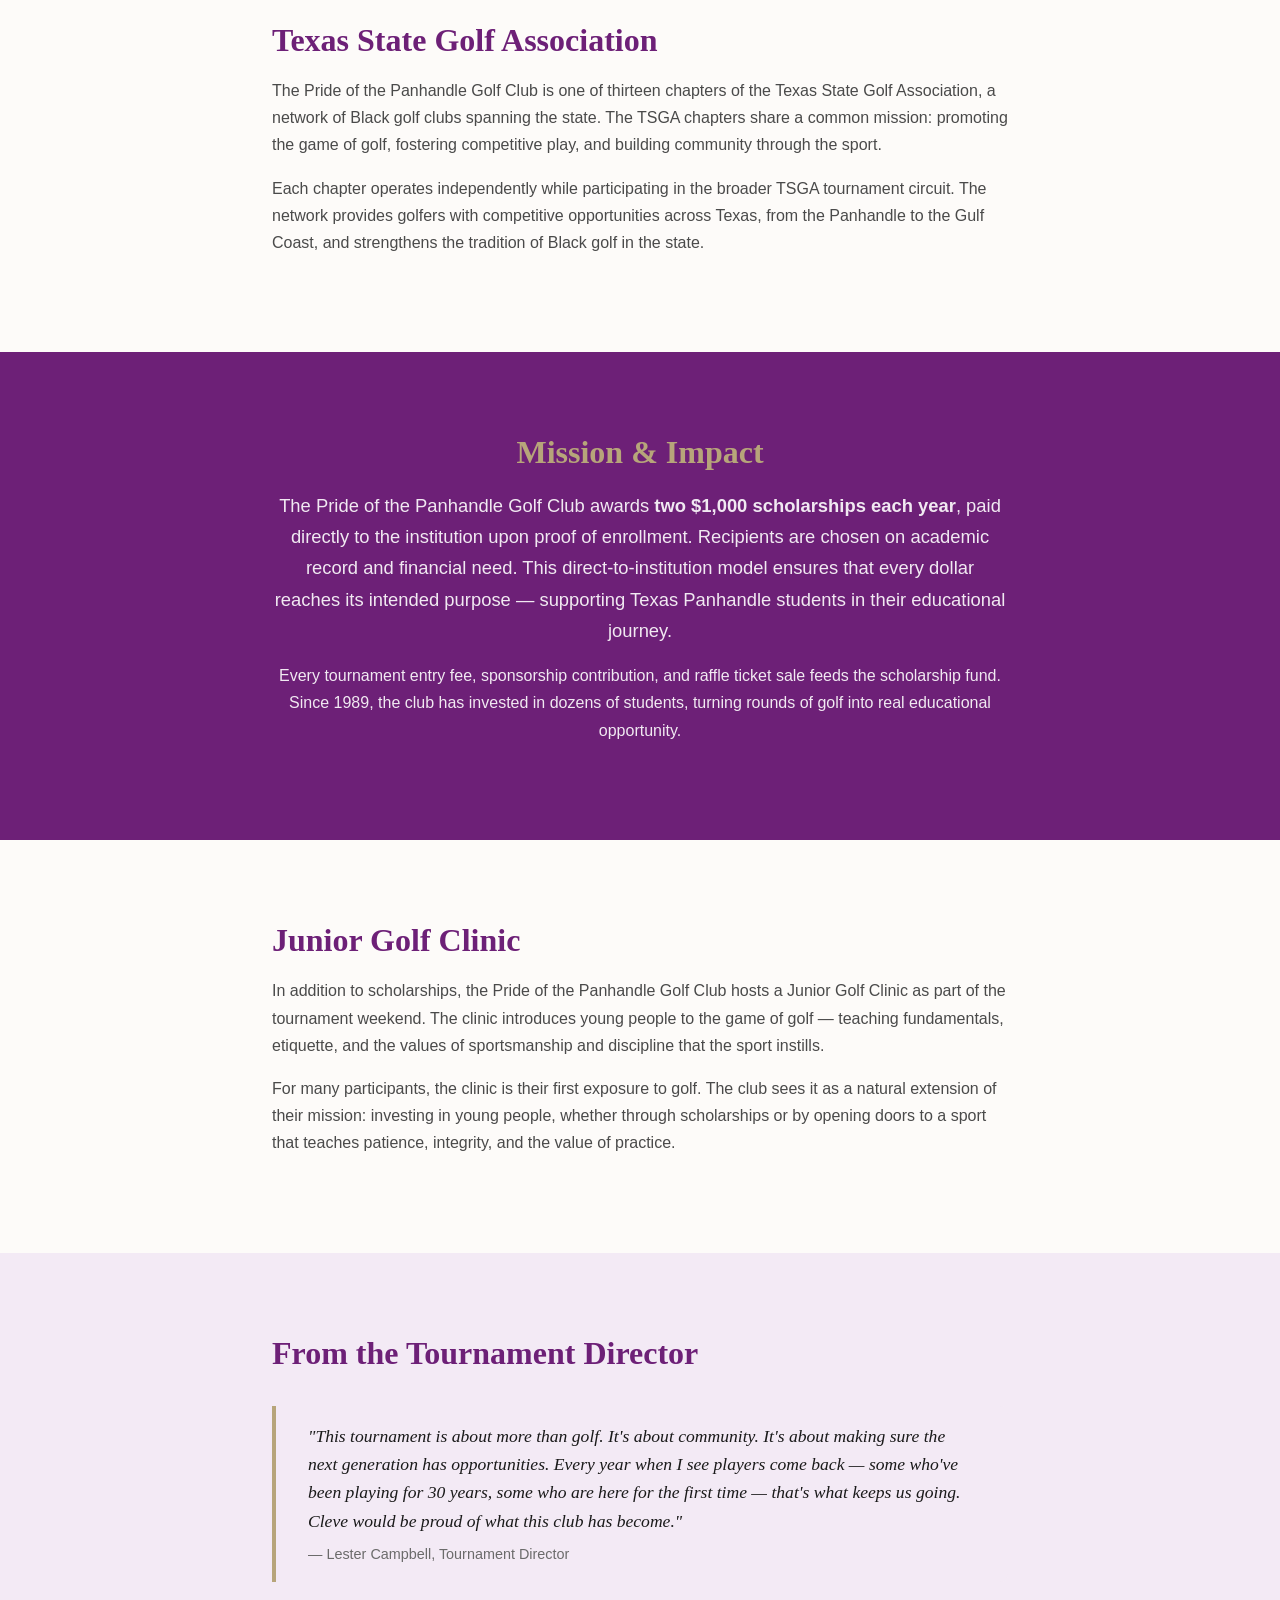
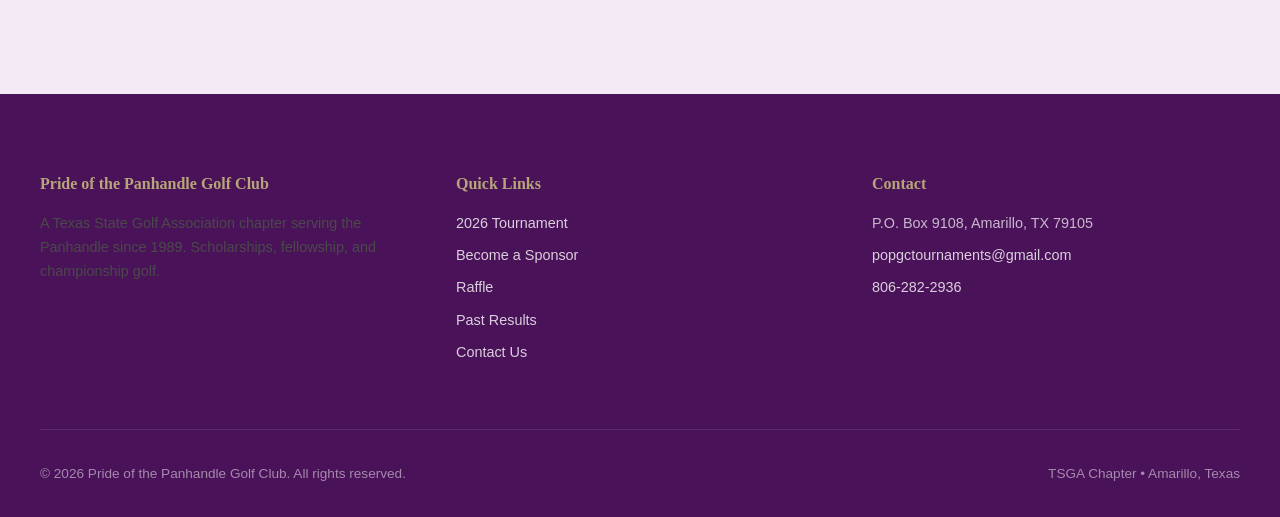
==== commit 20d2d00d: "Use Cleve Austin Tournament on events, membership, about; add 2027 card" ====
--- a/pages/about.html
+++ b/pages/about.html
@@ -51,7 +51,7 @@
         The Pride of the Panhandle Golf Club began as a small gathering of golfers at Comanche Trail Golf Course in Amarillo, Texas. What started as a casual group of friends who loved the game grew into one of thirteen chapters of the Texas State Golf Association — a network of Black golf clubs across the state united by a shared passion for competition, fellowship, and community.
       </p>
       <p>
-        For 37 years, the club has been a cornerstone of Black golf tradition in the Texas Panhandle. The annual Memorial Day tournament, now in its 37th year, has become the club's signature event — drawing players from across Texas and beyond to compete at Ross Rogers Golf Complex.
+        For 37 years, the club has been a cornerstone of Black golf tradition in the Texas Panhandle. The annual Cleve Austin Tournament, now in its 37th year, has become the club's signature event — drawing players from across Texas and beyond to compete at Ross Rogers Golf Complex.
       </p>
       <p>
         But the club has always been about more than golf. From the beginning, the Pride of the Panhandle has been committed to investing in the next generation through scholarships awarded to students across the Texas Panhandle.
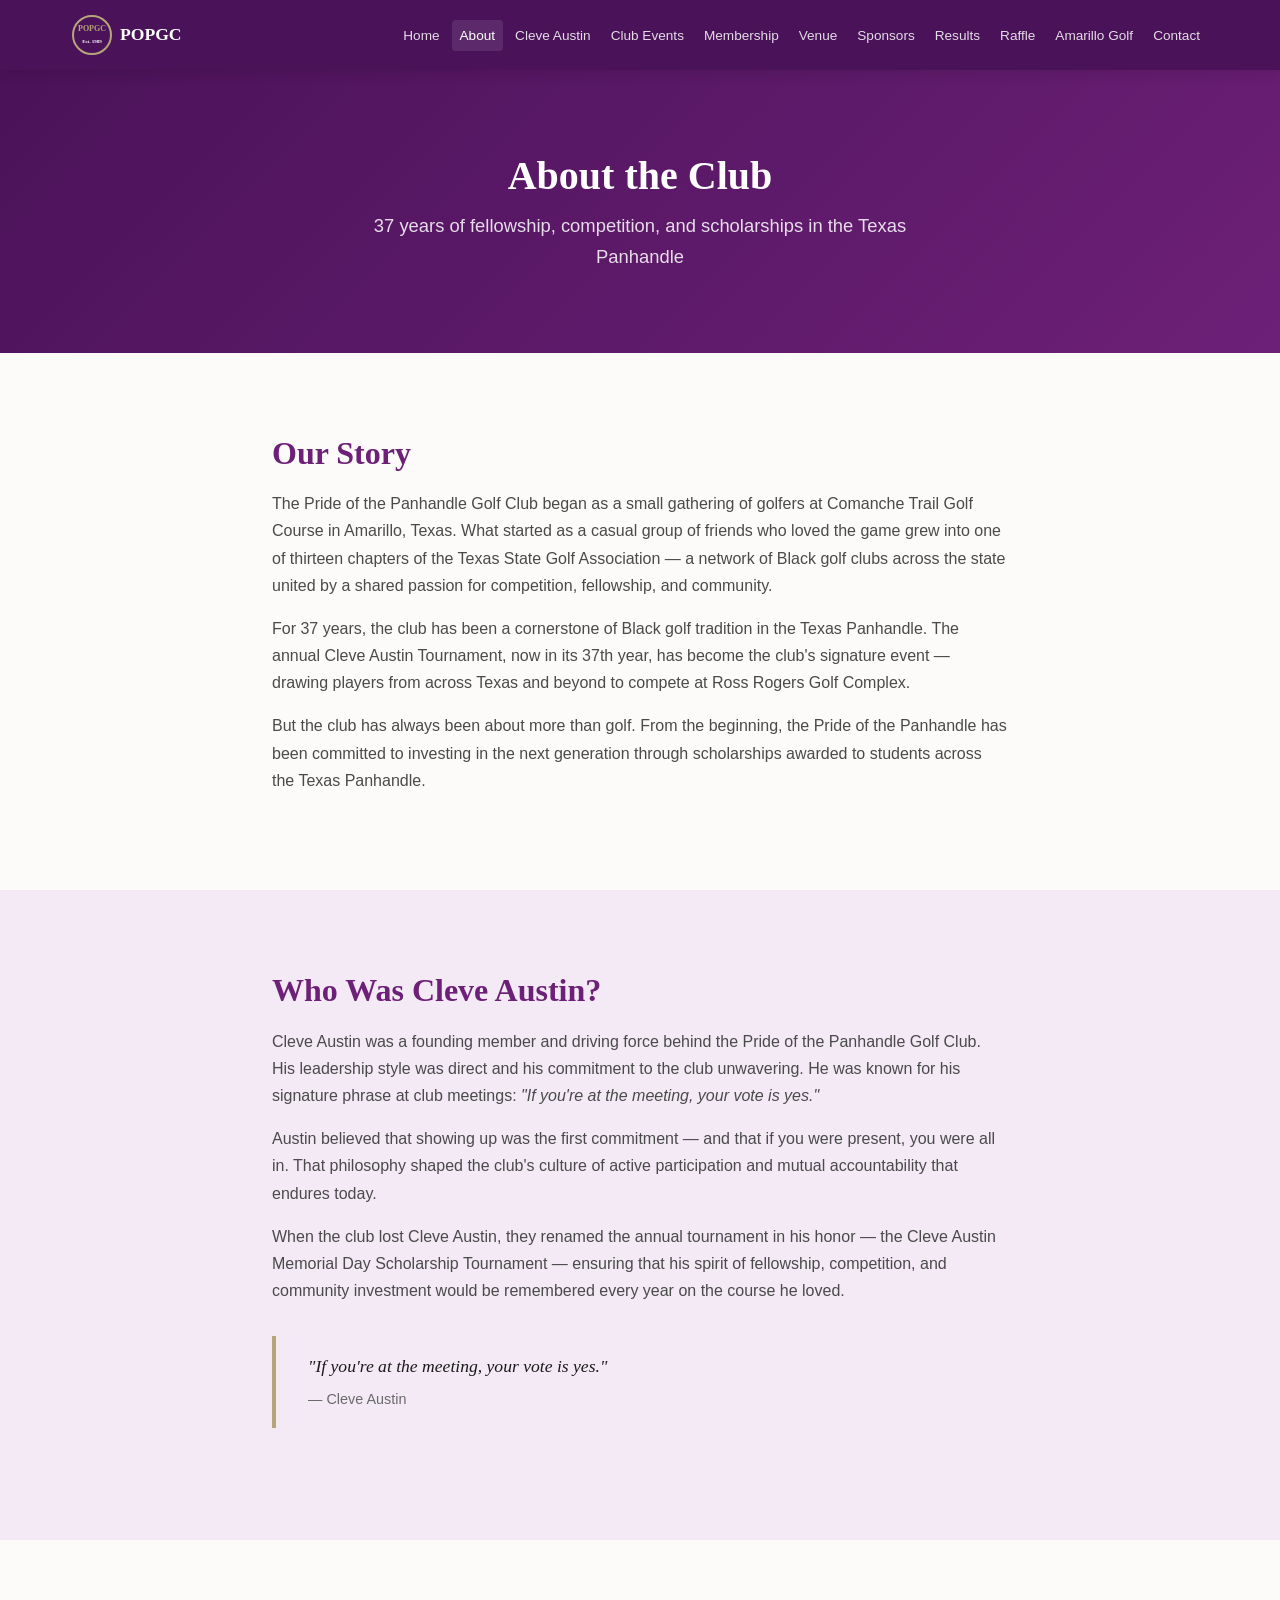
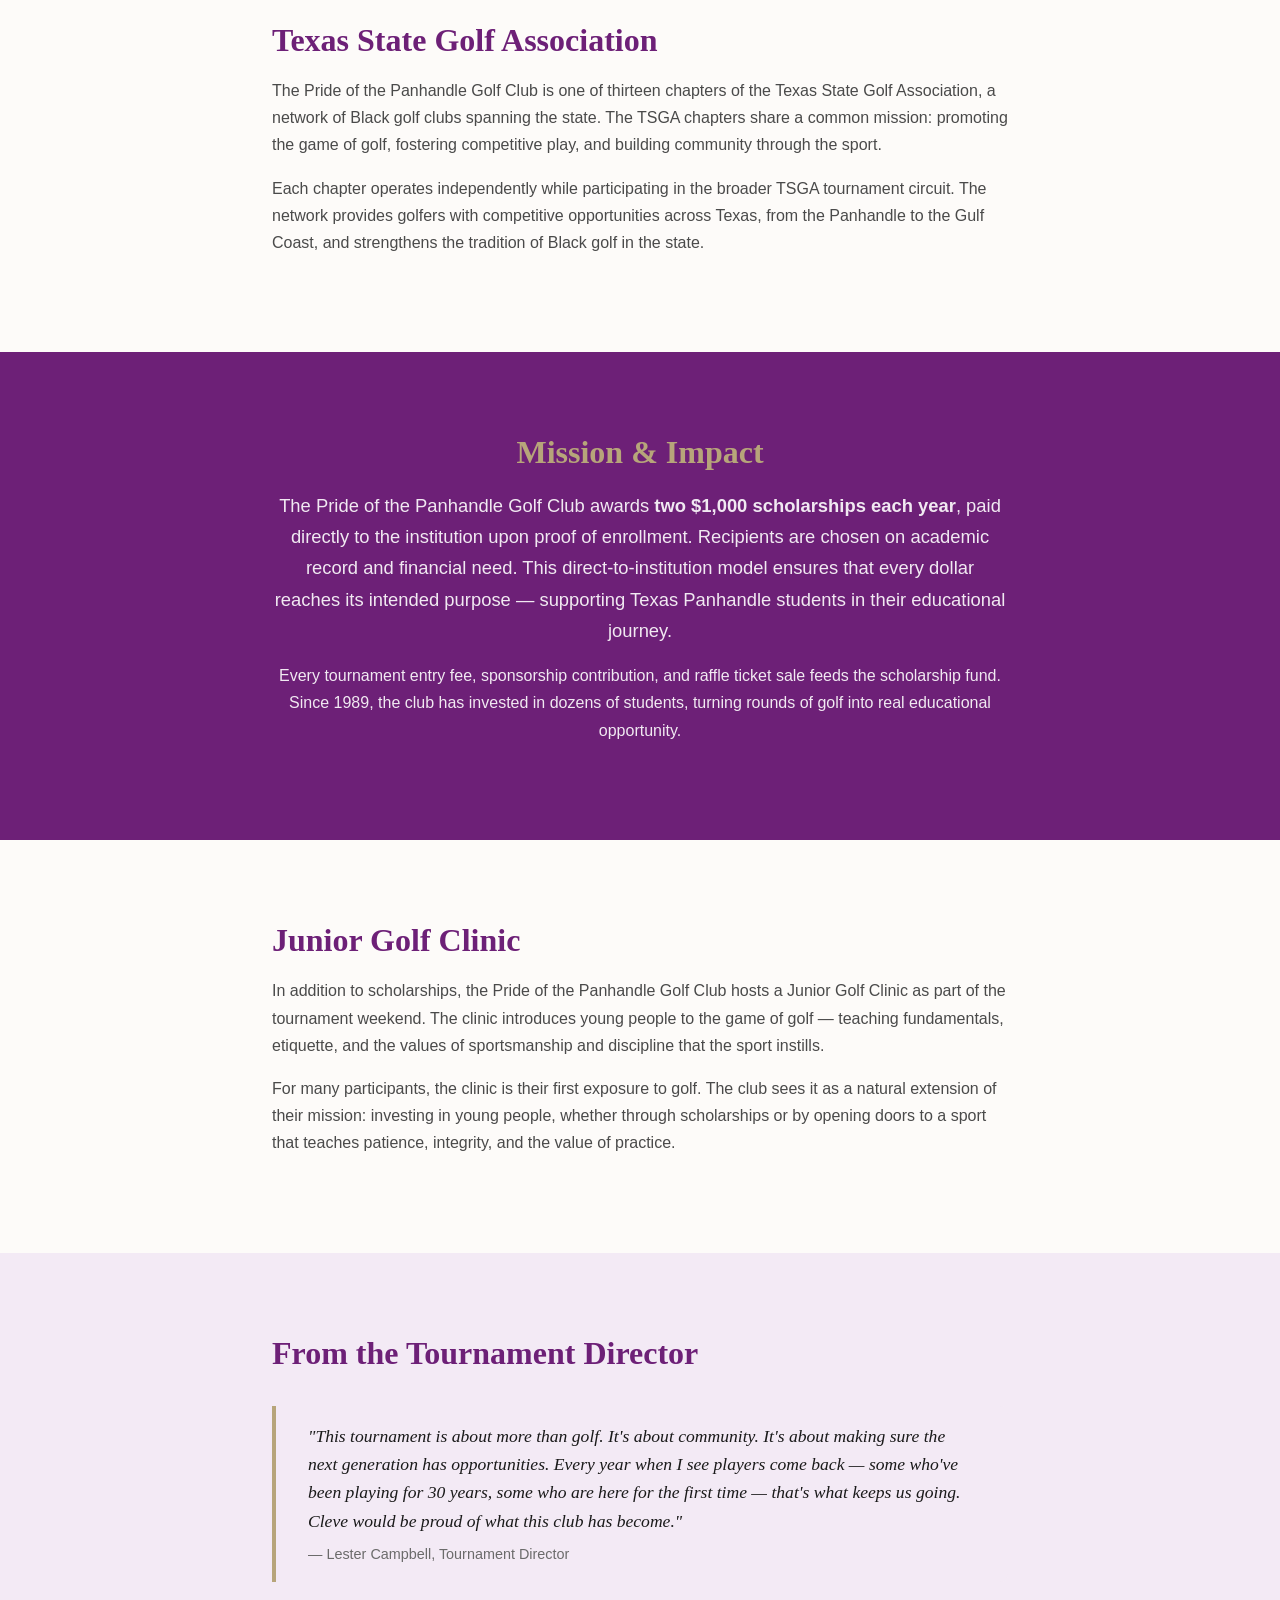
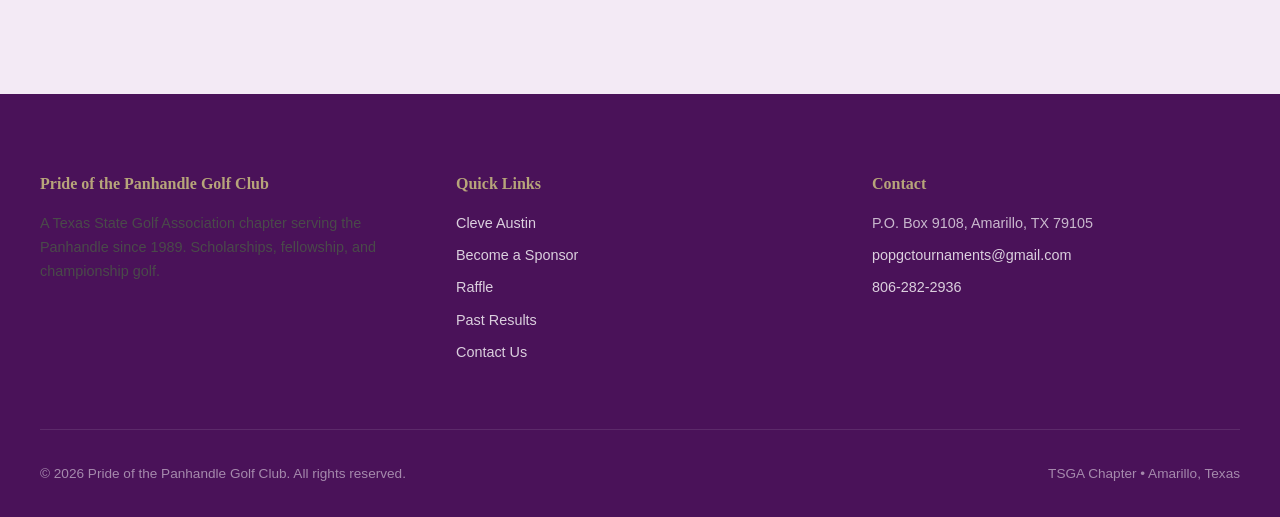
==== commit 1a78f416: "Add files via upload" ====
--- a/pages/about.html
+++ b/pages/about.html
@@ -24,7 +24,7 @@
       <ul class="nav__links">
         <li><a href="../index.html">Home</a></li>
         <li><a href="about.html">About</a></li>
-        <li><a href="tournament.html">2026 Tournament</a></li>
+        <li><a href="tournament.html">Cleve Austin</a></li>
         <li><a href="events.html">Club Events</a></li>
         <li><a href="membership.html">Membership</a></li>
         <li><a href="venue.html">Venue</a></li>
@@ -139,7 +139,7 @@
       <div>
         <h4>Quick Links</h4>
         <ul>
-          <li><a href="tournament.html">2026 Tournament</a></li>
+          <li><a href="tournament.html">Cleve Austin</a></li>
           <li><a href="sponsors.html">Become a Sponsor</a></li>
           <li><a href="raffle.html">Raffle</a></li>
           <li><a href="results.html">Past Results</a></li>
